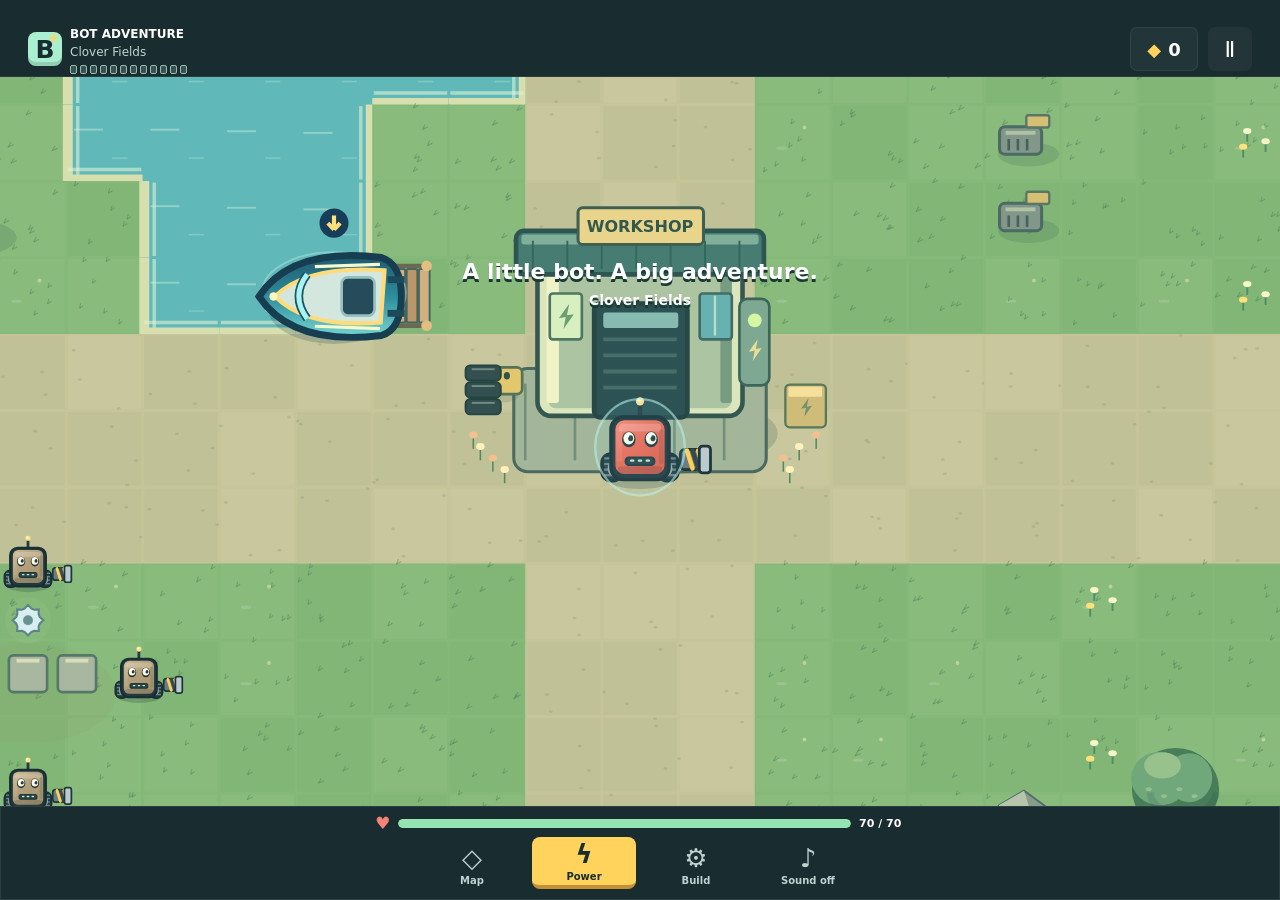
==== bot-adventure/index.html @ d928ed6f "Add endless region adventures between royal rematches" ====
<!doctype html>
<html lang="en">
<head>
  <meta charset="utf-8">
  <meta name="viewport" content="width=device-width,initial-scale=1,viewport-fit=cover,user-scalable=no">
  <meta name="theme-color" content="#192c30">
  <meta name="apple-mobile-web-app-capable" content="yes">
  <meta name="description" content="Build a little bot. Find a big adventure. A gentle single-player robot adventure.">
  <title>Bot Adventure</title>
  <link rel="icon" href="assets/icon.svg" type="image/svg+xml">
  <link rel="apple-touch-icon" href="assets/icon-192.png">
  <link rel="manifest" href="manifest.webmanifest">
  <link rel="stylesheet" href="styles.css?v=world87">
  <link rel="stylesheet" href="layout.css?v=world87">
</head>
<body>
  <main id="game">
    <header class="topbar">
      <div class="brand"><span class="brand-mark">B<span>+</span></span><div><b>BOT ADVENTURE</b><span class="brand-meta"><span id="regionName">Clover Fields</span><small id="buildLabel" aria-label="Game build" hidden></small></span><span id="regionProgress" class="region-progress" role="img" hidden></span></div></div>
      <div class="wallet" aria-label="Scrap"><span class="scrap-symbol">◆</span><b id="scrapCount">0</b></div>
      <button id="pause" class="icon-button" title="Pause" aria-label="Pause">Ⅱ</button>
    </header>
    <section id="playfield" aria-label="The valley">
    <canvas id="world" aria-label="Adventure world. Tap a destination to move your bot." tabindex="0"></canvas>
    <div id="bossHud" class="boss-hud" hidden><b id="bossName"></b><div><i id="bossHealth"></i></div></div>
    <div id="announcement" role="status" class="announcement" hidden></div>
    <div id="toast" role="status" class="toast"></div>
    <button id="interact" class="interact" hidden></button>
    </section>
    <footer class="console">
      <div class="health-row"><span class="health-heart">♥</span><div class="health-track"><i id="healthFill"></i></div><b id="healthText">60 / 60</b><span id="weaponLabel">Bumper</span></div>
      <nav class="tools" aria-label="Adventure controls">
        <button id="home" title="Return to your free workshop" hidden><span>⌂</span><b>Home</b></button>
        <button id="map" title="Adventure map"><span>◇</span><b>Map</b></button>
        <button id="boost" class="boost" title="Power boost"><span>ϟ</span><b id="boostLabel">Power</b></button>
        <button id="workshop" title="Build and equip your bot"><span>⚙</span><b>Build</b></button>
        <button id="sound" title="Toggle sound" aria-label="Turn sound on"><span>♪</span><b id="soundLabel">Sound off</b></button>
      </nav>
    </footer>
  </main>
  <dialog id="panel" aria-labelledby="panelTitle"><div id="panelContent"></div></dialog>
  <audio id="music" src="assets/adventure-theme.mp3" preload="auto" loop hidden></audio>
  <script type="module" src="app.js?v=world87"></script>
</body>
</html>
---- bot-adventure/styles.css ----
:root{color-scheme:dark;--ink:#192c30;--paper:#f1f6ef;--mint:#a9efd0;--gold:#ffd35c;--muted:#a4b9b7;font-family:ui-rounded,"Arial Rounded MT Bold",system-ui,sans-serif;letter-spacing:0}
*{box-sizing:border-box}html,body{margin:0;width:100%;height:100%;overflow:hidden;overscroll-behavior:none;background:#14282b}button{font:inherit;color:inherit;cursor:pointer;touch-action:manipulation;-webkit-tap-highlight-color:transparent}button:disabled{cursor:default;opacity:.4}button:focus-visible{outline:3px solid var(--gold);outline-offset:3px}button:active:not(:disabled){transform:translateY(2px)}button{border:0}button,canvas{user-select:none;-webkit-user-select:none}button b{font-weight:700}button span{pointer-events:none}#game{width:100%;height:100%;position:relative;isolation:isolate}#world{display:block;width:100%;height:100%;touch-action:none;outline:none}
.topbar{position:absolute;top:0;left:0;right:0;padding:calc(12px + env(safe-area-inset-top)) 18px 12px;display:flex;gap:12px;align-items:center;background:#192c30f5;border-bottom:1px solid #ffffff12;box-shadow:0 6px 24px #10242320}.brand{display:flex;gap:10px;align-items:center;flex:1;min-width:0}.brand-mark{display:grid;place-items:center;position:relative;width:38px;height:38px;background:var(--mint);color:var(--ink);border-radius:8px;font-size:28px;font-weight:900;box-shadow:inset 0 -4px #0002}.brand-mark span{position:absolute;right:2px;top:-6px;font-size:18px;color:var(--gold)}.brand b{display:block;font-size:13px;letter-spacing:1.6px}.brand div>span{display:block;font-size:12px;color:#bfd4ce;margin-top:3px}.wallet{display:flex;align-items:center;gap:7px;background:#ffffff0b;border:1px solid #ffffff12;border-radius:7px;padding:9px 12px;min-width:68px;justify-content:center;font-size:19px}.scrap-symbol{color:var(--gold);font-size:18px}.icon-button{height:42px;width:40px;background:#ffffff0b;border-radius:7px;font-size:22px}
.quest{position:absolute;top:calc(82px + env(safe-area-inset-top));left:18px;width:min(360px,calc(100% - 36px));display:flex;gap:11px;align-items:center;padding:11px 12px;background:#f6fcf0ed;color:var(--ink);border:1px solid #fff8;border-radius:8px;box-shadow:0 5px 16px #142d3020;pointer-events:auto}.quest-icon{font-size:30px;font-weight:900;color:#4c8563}.quest div{flex:1;min-width:0}.quest b{font-size:13px;display:block}.quest div>span{font-size:11px;display:block;margin-top:3px;color:#526b60}.quest button{width:32px;height:32px;background:#d6e6d2;color:#284b3f;border-radius:6px;font-size:22px}
.console{position:absolute;left:50%;transform:translateX(-50%);bottom:0;width:min(560px,100%);padding:12px 16px calc(10px + env(safe-area-inset-bottom));background:#192c30f8;border:1px solid #ffffff16;border-bottom:0;border-radius:16px 16px 0 0;box-shadow:0 -8px 30px #142c3026}.health-row{display:flex;align-items:center;gap:8px;margin-bottom:10px}.health-heart{color:#f48276;font-size:17px}.health-track{height:9px;background:#0b1e23;border-radius:8px;overflow:hidden;flex:1}.health-track i{display:block;height:100%;background:#94e5b1;width:100%;border-radius:8px;transition:width .2s}.health-row>b{font-size:11px;min-width:46px}.health-row>span:last-child{font-size:11px;color:var(--muted);margin-left:8px;min-width:50px;text-align:right}.tools{display:grid;grid-template-columns:repeat(5,1fr);align-items:end;gap:6px}.tools button{background:transparent;color:#c0d1ce;min-height:53px;display:flex;flex-direction:column;align-items:center;justify-content:center;gap:3px;border-radius:8px}.tools button:hover{background:#ffffff0b}.tools button>span{font-size:26px;line-height:27px}.tools button>b{font-size:10px}.tools .boost{background:var(--gold);color:var(--ink);border-bottom:4px solid #c48f35;min-height:58px}.tools .boost:hover{background:#ffe191}.boost>span{font-weight:900}.tools .boost.cooldown{background:#3b514f;border-color:#293b3b;color:#a5c0b4}
.toast{position:absolute;top:calc(156px + env(safe-area-inset-top));left:50%;transform:translate(-50%,-6px);background:#192c30f5;padding:10px 17px;border:1px solid #ffffff22;border-radius:7px;font-size:13px;font-weight:700;text-align:center;max-width:90%;opacity:0;transition:.2s;pointer-events:none}.toast.show{opacity:1;transform:translate(-50%,0)}.interact{position:absolute;bottom:calc(142px + env(safe-area-inset-bottom));left:50%;transform:translateX(-50%);padding:13px 24px;background:var(--gold);border-radius:8px;border-bottom:4px solid #bc8d36;box-shadow:0 4px 20px #152c3040;color:var(--ink);font-weight:800;max-width:92%;white-space:normal}.interact:active{transform:translate(-50%,2px)!important}.boss-hud{position:absolute;top:calc(151px + env(safe-area-inset-top));right:18px;left:18px;max-width:360px;margin-left:auto;background:#192c30ef;border-radius:7px;padding:10px 13px}.boss-hud>b{font-size:12px}.boss-hud>div{height:8px;background:#0c2023;margin-top:7px;border-radius:5px;overflow:hidden}.boss-hud i{display:block;background:#f68b70;height:100%;width:100%;transition:.2s}.announcement{position:absolute;top:35%;left:50%;transform:translateX(-50%);color:#fff;text-align:center;font-size:26px;font-weight:900;pointer-events:none;text-shadow:0 3px 0 #193932;max-width:85%}.announcement small{display:block;font-size:14px;margin-top:8px}
dialog{padding:0;border:1px solid #ffffff24;border-radius:12px;background:#20373a;color:#f4f7ed;width:min(650px,calc(100% - 24px));max-height:calc(100dvh - 24px);box-shadow:0 20px 100px #0008;overflow:auto;overscroll-behavior:contain}dialog::backdrop{background:#102525bb;backdrop-filter:blur(5px)}.panel-head{padding:20px 22px 14px;display:flex;align-items:center;gap:14px}.panel-head h1{font-size:24px;margin:0}.panel-head p{font-size:12px;color:var(--muted);margin:5px 0 0}.panel-head .close{margin-left:auto;width:40px;height:40px;border-radius:6px;background:#ffffff12;font-size:25px;flex-shrink:0}.eyebrow{font-size:10px;letter-spacing:1.8px;font-weight:800;color:var(--mint);margin-bottom:5px}.panel-body{padding:0 22px 22px}.workbench{position:relative;display:grid;grid-template-columns:46% 1fr;align-items:center;background:#142b2d;border-top:1px solid #ffffff12;border-bottom:1px solid #ffffff12;min-height:170px}.workbench canvas{width:100%;height:175px}.bot-stats{padding:12px 20px 12px 0}.bot-stats>div{font-size:12px;display:flex;justify-content:space-between;margin:9px 0;color:#b6cebf}.bot-stats strong{color:#f1f7e8}.swatches{display:flex;gap:7px;flex-wrap:wrap}.swatch{width:28px;height:28px;border:2px solid #ffffff22;border-radius:50%;background:var(--swatch)}.swatch.selected{outline:2px solid #f9f5c7;outline-offset:2px}.tabs{display:grid;grid-template-columns:repeat(4,1fr);gap:0;padding:0 16px;margin-top:9px;border-bottom:1px solid #ffffff15}.tabs button{padding:14px 4px 11px;font-size:12px;background:transparent;color:var(--muted);border-bottom:3px solid transparent}.tabs .active{color:var(--mint);border-color:var(--mint)}.items{padding:14px 18px;display:grid;gap:9px}.item{display:grid;grid-template-columns:68px 1fr auto;gap:10px;align-items:center;border:1px solid #ffffff16;background:#2a4547;border-radius:8px;padding:7px 10px 7px 5px;min-height:88px}.item.equipped{border-color:var(--mint);background:#2d5149}.item.locked{background:#243b3f}.item canvas{width:68px;height:68px}.item h3{font-size:14px;margin:0 0 4px}.item p{font-size:11px;line-height:1.4;color:#b4c9c1;margin:0;max-width:260px}.item small{font-size:10px;display:block;color:var(--gold);margin-top:5px}.item button{padding:10px 11px;min-width:68px;border-radius:6px;background:var(--mint);color:var(--ink);font-weight:800;font-size:11px;min-height:40px}.item button:disabled{background:#47615b;color:#ccd7cb}.inventory-line{display:flex;justify-content:space-between;gap:12px;padding:12px 22px;color:#b4c8bd;background:#192f31;font-size:12px}.inventory-line b{color:var(--gold)}.panel-foot{padding:4px 18px 18px}.primary{background:var(--gold);border-bottom:4px solid #c28d35;color:var(--ink);font-weight:800;border-radius:8px;padding:14px 20px;min-height:50px;width:100%}.secondary{background:#ffffff10;color:#cce4db;border:1px solid #ffffff20;border-radius:7px;min-height:44px;padding:10px 15px;font-weight:700}.dialog-copy{line-height:1.6;color:#c1d6ca;font-size:14px}.big-icon{font-size:48px;color:var(--gold);text-align:center;margin:12px 0}.map-canvas{display:block;width:100%;height:auto;border:1px solid #ffffff18;border-radius:8px;background:#142a2d}.region-list{display:grid;gap:6px;margin-top:12px}.region-row{display:flex;gap:10px;align-items:center;padding:9px 10px;border:1px solid #ffffff15;background:#ffffff06;border-radius:6px;color:#e8f1e5;text-align:left}.region-row span{width:26px;text-align:center;color:var(--gold);font-size:20px}.region-row div{flex:1}.region-row b{font-size:12px;display:block}.region-row small{font-size:11px;color:#a3b9ae;display:block;margin-top:3px}.region-row em{font-style:normal;font-size:11px;color:var(--mint)}.map-key{display:flex;gap:14px;color:#c4d5c9;font-size:11px;margin:10px 0}.map-key span{color:var(--gold)}.pause-actions{display:grid;gap:10px}.settings-row{display:flex;align-items:center;justify-content:space-between;gap:12px;padding:13px 0;border-top:1px solid #ffffff15;font-size:13px}.settings-row input{accent-color:var(--mint);width:22px;height:22px}.install-note{color:#b5c8c0;font-size:12px;line-height:1.6}.celebration{height:140px;width:100%;display:block}.completed-stats{display:flex;justify-content:space-around;margin:20px 0}.completed-stats b{font-size:25px;display:block;color:var(--gold)}.completed-stats span{font-size:11px;color:#b8cfc1}.storage-warning{position:absolute;bottom:130px;left:12px;right:12px;background:#79483e;color:white;font-size:12px;padding:10px;z-index:5;border-radius:6px}
.tools .boost:disabled{opacity:1}.toast.boss-active{top:calc(218px + env(safe-area-inset-top))}.announcement{font-size:22px}.item canvas{overflow:visible}.bot-stats>.swatches{display:grid;grid-template-columns:repeat(3,28px);justify-content:start;gap:8px}
[hidden]{display:none!important}@media(min-width:900px){.topbar{padding-left:28px;padding-right:28px}.quest{left:28px;top:96px}.console{bottom:20px;border-radius:12px;border-bottom:1px solid #ffffff16;padding-bottom:12px}.interact{bottom:160px}.boss-hud{top:96px}.brand b{font-size:15px}.toast.boss-active{top:166px}}@media(max-width:380px){.topbar{padding-left:10px;padding-right:10px;gap:7px}.brand b{font-size:11px;letter-spacing:1px}.wallet{padding:8px}.quest{left:10px;width:calc(100% - 20px)}.item{grid-template-columns:54px 1fr auto;gap:5px}.item canvas{width:54px;height:60px}.item button{padding:8px;min-width:56px}.items{padding:12px}.panel-head{padding:16px}.panel-head h1{font-size:21px}.workbench{grid-template-columns:43% 1fr}.tabs{padding:0 8px}.console{padding-left:10px;padding-right:10px}}@media(prefers-reduced-motion:reduce){*{scroll-behavior:auto!important;transition:none!important}}
#rewardWeapon{display:block;width:min(100%,420px);height:auto;aspect-ratio:5/2;margin-inline:auto}
---- bot-adventure/layout.css ----
/* Keep controls outside the moving world. */
#boost{touch-action:none;-webkit-touch-callout:none}
.tools .boost.power-active,.tools .boost.power-active:hover{background:#94e5b1;border-color:#438969;color:#173d38;box-shadow:inset 0 0 0 2px #d5ffe3}
html,body{background:var(--ink)}
#game{display:grid;grid-template-rows:auto minmax(0,1fr) auto;height:100dvh}
.topbar{position:static;min-height:0;gap:10px;padding-top:calc(24px + var(--safe-top,env(safe-area-inset-top,0px)));padding-bottom:2px;background:var(--ink);box-shadow:none}
.brand{gap:8px}.brand-mark{flex-shrink:0;width:34px;height:34px;font-size:25px}.brand-mark span{top:-3px;font-size:15px}
.brand>div{min-width:0;padding:0;overflow:visible}
.brand b{font-family:system-ui,sans-serif;font-size:12px;line-height:20px;letter-spacing:0}
.wallet{min-height:44px;padding:6px 10px;font-size:18px}.topbar .icon-button{width:44px;height:44px;flex-shrink:0}
.quest{position:static;width:100%;max-width:none;min-height:55px;margin:0;padding:7px 18px;border:0;border-bottom:1px solid #426355;border-radius:0;background:#dce9d8;box-shadow:none}
.quest-icon{font-size:25px}.quest div>span{margin-top:2px}.quest button{flex-shrink:0}
.brand .brand-meta{display:flex;align-items:baseline;gap:8px;flex-wrap:wrap;font-size:12px;line-height:16px;margin-top:0}
#buildLabel{font-size:10px;line-height:1.2;color:#c4dcb7;white-space:nowrap;letter-spacing:0}
#playfield{position:relative;min-height:0;overflow:hidden;background:#85b979}
#world{position:absolute;inset:0;height:100%;width:100%}
.display-report{white-space:pre-wrap;overflow-wrap:anywhere;font:12px/1.6 ui-monospace,monospace;color:#d5e8dd}
/* Dialogs need their own safe-area bounds; the game header cannot protect them. */
dialog{position:fixed;inset:calc(12px + var(--safe-top,env(safe-area-inset-top,0px))) 12px calc(12px + var(--safe-bottom,env(safe-area-inset-bottom,0px)));margin:auto;max-height:calc(100dvh - 24px - var(--safe-top,env(safe-area-inset-top,0px)) - var(--safe-bottom,env(safe-area-inset-bottom,0px)))}
.panel-head{position:sticky;top:0;z-index:1;background:#20373a;border-bottom:1px solid #ffffff15;margin-bottom:14px}
.panel-head>div{min-width:0}.panel-head h1{font-size:22px;line-height:1.25;overflow-wrap:anywhere}
.panel-head .close{width:44px;height:44px}
dialog[data-mode="map"]{width:min(760px,calc(100% - 12px));left:6px;right:6px;max-width:calc(100% - 12px)}
dialog[data-mode="map"] .panel-body{padding:0 8px 16px}
dialog[data-mode="map"] .panel-head{padding:14px 16px;margin-bottom:8px}
.atlas-stage{position:relative;overflow:hidden;border:1px solid #8aac9a55;border-radius:8px;background:#19393c}
.atlas-stage .map-canvas{width:100%;aspect-ratio:600/760;height:auto;border:0;border-radius:0;touch-action:none;cursor:grab}
.atlas-stage .map-canvas:active{cursor:grabbing}
.atlas-tools{display:flex;align-items:center;gap:4px;padding:5px 6px;background:#19393c;border-bottom:1px solid #8aac9a33}
.atlas-tools button{width:44px;height:44px;border-radius:6px;background:#20373a;color:#eff7e9;border:1px solid #a4cfb970;font-size:25px;line-height:1}
.atlas-tools button:disabled{opacity:1;color:#79958a;background:#243e3e}
.atlas-tools .atlas-go{background:#94e5b1;color:#173d48;border-color:#c5f5d4;font-size:28px}
dialog[data-mode="trail"] .celebration{height:auto;aspect-ratio:5/2}
.atlas-zoom{flex:1;margin-left:6px;font-size:12px;color:#e0f0da;pointer-events:none}
.atlas-status{margin:0;color:var(--gold);font-size:12px;line-height:1.5}.atlas-status:not(:empty){margin:8px 4px}
.console{position:static;transform:none;width:100%;max-width:none;border-radius:0;padding-top:6px;padding-bottom:calc(4px + max(0px,var(--safe-bottom,env(safe-area-inset-bottom,0px)) - 20px));background:var(--ink);box-shadow:none}
.console .tools{max-width:530px;margin:auto}.health-row{max-width:530px;margin:0 auto 4px}
.console .tools{grid-template-columns:repeat(4,minmax(0,1fr));max-width:440px;gap:8px}
.region-progress{display:flex!important;gap:3px;margin-top:4px!important;align-items:center;min-height:10px}.region-progress i{display:block;width:7px;height:9px;border-radius:2px;border:1px solid #9dbab2;background:#38524f;flex-shrink:0}.region-progress i.filled{background:#ffd35c;border-color:#ffe9a1}
.region-progress[hidden]{display:none!important}
dialog[data-mode="workshop"][data-details="false"] .extra-details{display:none}
.workshop-info{font-size:23px;flex-shrink:0;margin-left:auto;width:44px;height:44px}.panel-head .workshop-info+.close{margin-left:0}
.other-destinations{border-top:1px solid #ffffff24;margin-top:14px;padding-top:8px}.other-destinations>summary{cursor:pointer;padding:12px 4px;min-height:44px;color:#bdd8cf;font-size:13px;font-weight:700}.current-destination{width:100%;margin-bottom:10px;min-height:54px}.current-destination>span{font-size:28px}.current-destination em{font-size:27px}
.boss-hud{top:10px;left:12px;right:12px;max-width:360px}
.toast{top:10px}.toast.boss-active{top:78px}
.interact{bottom:14px;padding:11px 18px;min-height:48px}
.announcement{top:25%;font-size:22px}
.health-row.critical .health-heart{animation:warning-pulse 1s ease-in-out infinite}
.health-row.critical>b{color:#ffba9f}
.map-key{flex-wrap:wrap;gap:8px 14px}
.map-key .bot-player-key{display:inline-flex;align-items:center;gap:3px;color:#d8efe1}.bot-player-key canvas{width:30px;height:30px}
.region-row.active-region{border:2px solid #ffe17b;background:#d5ac3b1c}.region-row.active-region>span{color:#ffe17b}
.map-key .player-key{display:inline-flex;align-items:center;gap:5px;color:#c4d5c9}
.player-key::before{content:"";width:12px;height:12px;border:3px solid #173d68;border-radius:50%;background:#65ef86;outline:1px solid #f4fff8}
.station-row{border-color:#77c6a250}.station-row span{color:#a9efd0}
.workshop-row{border-color:#e5c56a80}.workshop-row>span{font-size:30px;color:#ffe292}
.return-row{border-color:#c998f4}.return-row>span{color:#deb5ff}
.tabs button{display:flex;flex-direction:column;align-items:center;justify-content:center;gap:4px;min-height:78px;padding:7px 2px;border-radius:6px 6px 0 0}
.tabs button canvas{width:55px;height:45px;pointer-events:none}
.tabs button small{font-size:10px;pointer-events:none}
.tabs button.active{background:#91dec91a}
.item button{width:44px;min-width:44px;height:48px;min-height:48px;padding:2px;font-size:27px}
.lock-icon{display:inline-block;position:relative;width:17px;height:15px;border-radius:2px;background:currentColor;margin-top:7px}
.lock-icon::before{content:"";position:absolute;left:3px;top:-9px;width:11px;height:12px;border:3px solid currentColor;border-radius:8px 8px 0 0}
.item.locked canvas,.item.unaffordable:not(.equipped) canvas{filter:grayscale(1);opacity:.4}
.item.locked h3,.item.unaffordable:not(.equipped) h3{color:#9aadaa}
.pictorial-action{display:flex;align-items:center;justify-content:center;gap:12px;min-height:62px}
.pictorial-action>span{font-size:30px;line-height:1}
.pictorial-action>small{font-size:12px}
@keyframes warning-pulse{50%{opacity:.45;transform:scale(1.2)}}
@media(min-width:900px){.quest{padding-left:28px}.console{padding-bottom:10px}.tools button{min-height:48px}.tools .boost{min-height:52px}}
@media(max-width:380px){.quest{padding-left:10px;padding-right:10px}.quest b{font-size:12px}.quest div>span{font-size:10px}.health-row>span:last-child{max-width:105px;min-width:0}}
@media(prefers-reduced-motion:reduce){.health-row.critical .health-heart{animation:none}}
.management-link{display:block;width:100%;margin-top:18px;padding:14px 8px;border-top:1px solid #ffffff24;background:transparent;color:#b9cec7;font-size:13px;text-align:left;min-height:48px}
.management-heading{font-size:15px;margin:0 0 10px}.backup-details{margin:0 0 18px;padding:0 0 14px;border-bottom:1px solid #ffffff24}.backup-details h2{font-size:20px;color:#c6f2d7;margin:0 0 6px}.backup-details>p{font-size:13px;color:#c0d4ce;margin:6px 0}.backup-details dl{margin:14px 0}.backup-details dl>div{display:flex;justify-content:space-between;gap:12px;padding:7px 0;font-size:13px}.backup-details dt{color:#acc4bc}.backup-details dd{margin:0;text-align:right;font-weight:700}.backup-details .backup-date{color:#9eb8b1;font-size:12px;line-height:1.5}.backup-empty{color:#b5c8c0;font-size:13px;line-height:1.6;margin:0 0 18px}
.danger{width:100%;min-height:54px;background:#b64047;color:#fff5ee;border:1px solid #ee8d88;border-bottom:4px solid #752b36;border-radius:7px;padding:13px 16px;font-weight:800;font-size:14px}.restart-warning{border-left:4px solid #ef8a7e;background:#71323d33;padding:14px;margin:0 0 16px}.restart-warning b{color:#ffb5a7;font-size:16px}.restart-warning p{font-size:14px;color:#e1cfcb;line-height:1.6;margin:10px 0 0}.management-status{color:#ffc1ad;font-size:13px;line-height:1.6}.management-status:empty{display:none}
.hold-restart{position:relative;overflow:hidden;isolation:isolate;touch-action:none;-webkit-touch-callout:none;min-height:70px}.hold-restart::before{content:"";position:absolute;inset:0 auto 0 0;width:var(--hold,0%);background:#702a38;z-index:-1}.hold-restart small{display:block;font-size:12px;margin-top:4px;font-weight:500}.hold-restart:active:not(:disabled){transform:none}
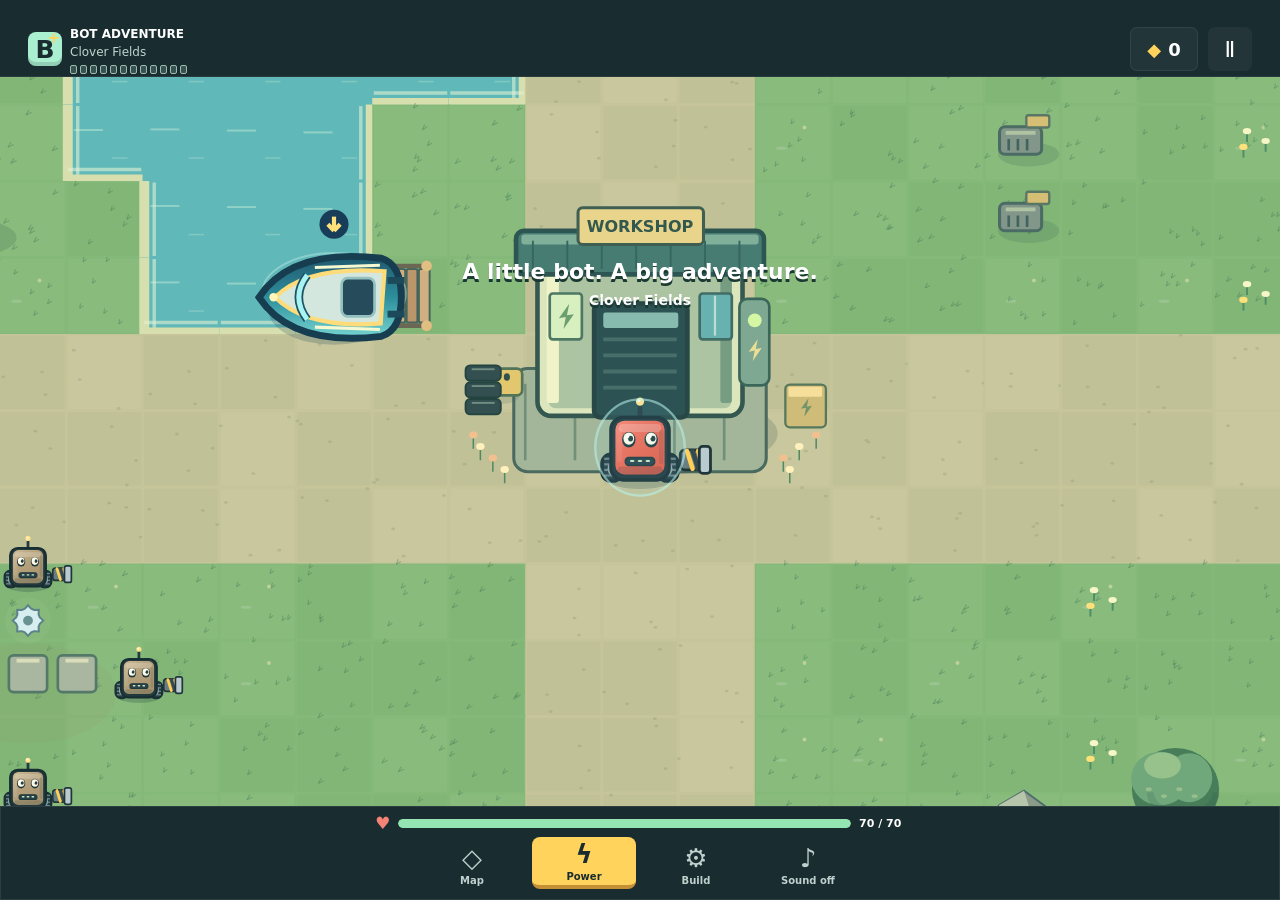
==== commit ba97b2e2: "Stagger new replay encounters across shuffled adventure batches" ====
--- a/bot-adventure/index.html
+++ b/bot-adventure/index.html
@@ -10,8 +10,8 @@
   <link rel="icon" href="assets/icon.svg" type="image/svg+xml">
   <link rel="apple-touch-icon" href="assets/icon-192.png">
   <link rel="manifest" href="manifest.webmanifest">
-  <link rel="stylesheet" href="styles.css?v=world87">
-  <link rel="stylesheet" href="layout.css?v=world87">
+  <link rel="stylesheet" href="styles.css?v=world88">
+  <link rel="stylesheet" href="layout.css?v=world88">
 </head>
 <body>
   <main id="game">
@@ -40,6 +40,6 @@
   </main>
   <dialog id="panel" aria-labelledby="panelTitle"><div id="panelContent"></div></dialog>
   <audio id="music" src="assets/adventure-theme.mp3" preload="auto" loop hidden></audio>
-  <script type="module" src="app.js?v=world87"></script>
+  <script type="module" src="app.js?v=world88"></script>
 </body>
 </html>
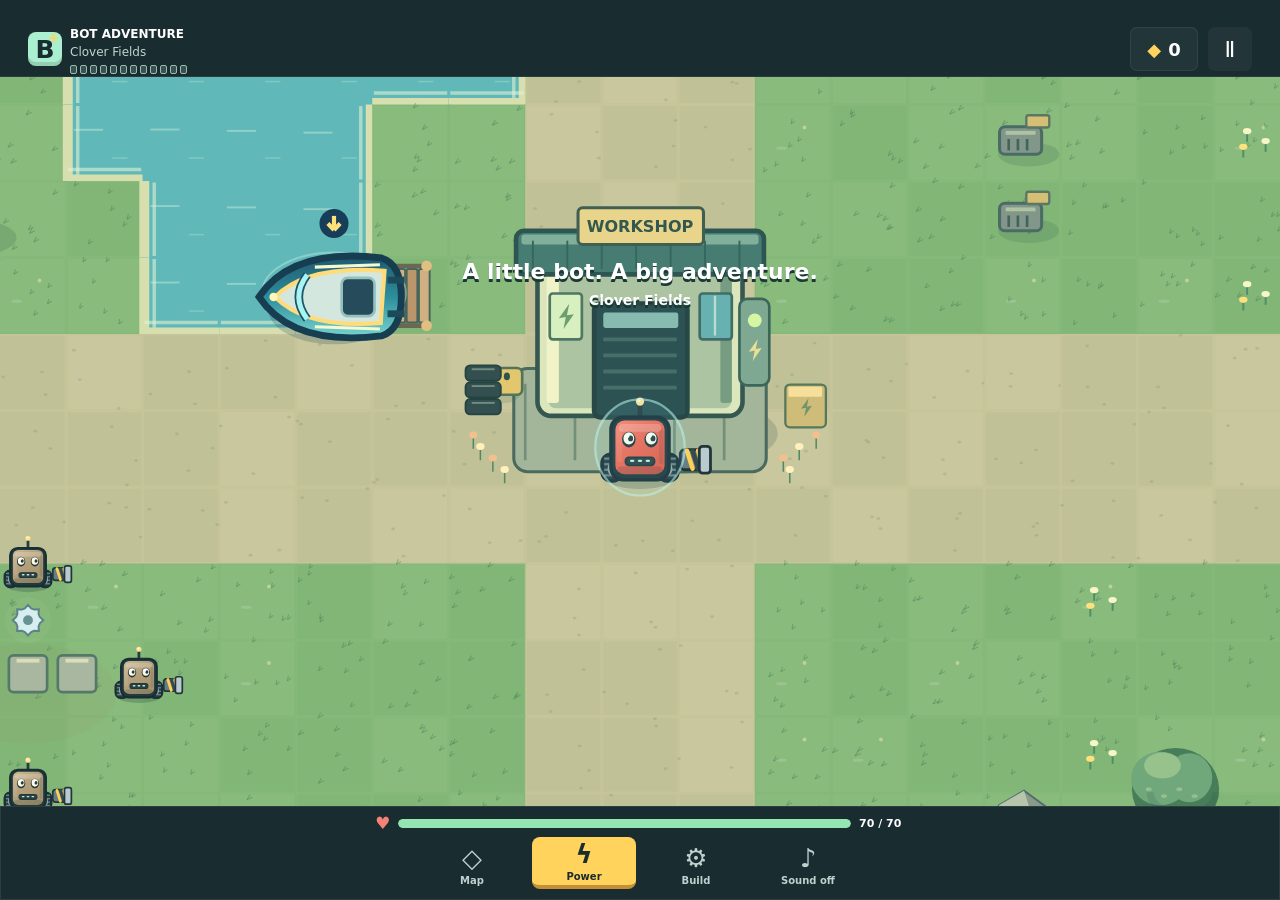
==== commit 1980c805: "Give replay enemy groups persistent varied paint schemes" ====
--- a/bot-adventure/index.html
+++ b/bot-adventure/index.html
@@ -10,8 +10,8 @@
   <link rel="icon" href="assets/icon.svg" type="image/svg+xml">
   <link rel="apple-touch-icon" href="assets/icon-192.png">
   <link rel="manifest" href="manifest.webmanifest">
-  <link rel="stylesheet" href="styles.css?v=world88">
-  <link rel="stylesheet" href="layout.css?v=world88">
+  <link rel="stylesheet" href="styles.css?v=world89">
+  <link rel="stylesheet" href="layout.css?v=world89">
 </head>
 <body>
   <main id="game">
@@ -40,6 +40,6 @@
   </main>
   <dialog id="panel" aria-labelledby="panelTitle"><div id="panelContent"></div></dialog>
   <audio id="music" src="assets/adventure-theme.mp3" preload="auto" loop hidden></audio>
-  <script type="module" src="app.js?v=world88"></script>
+  <script type="module" src="app.js?v=world89"></script>
 </body>
 </html>
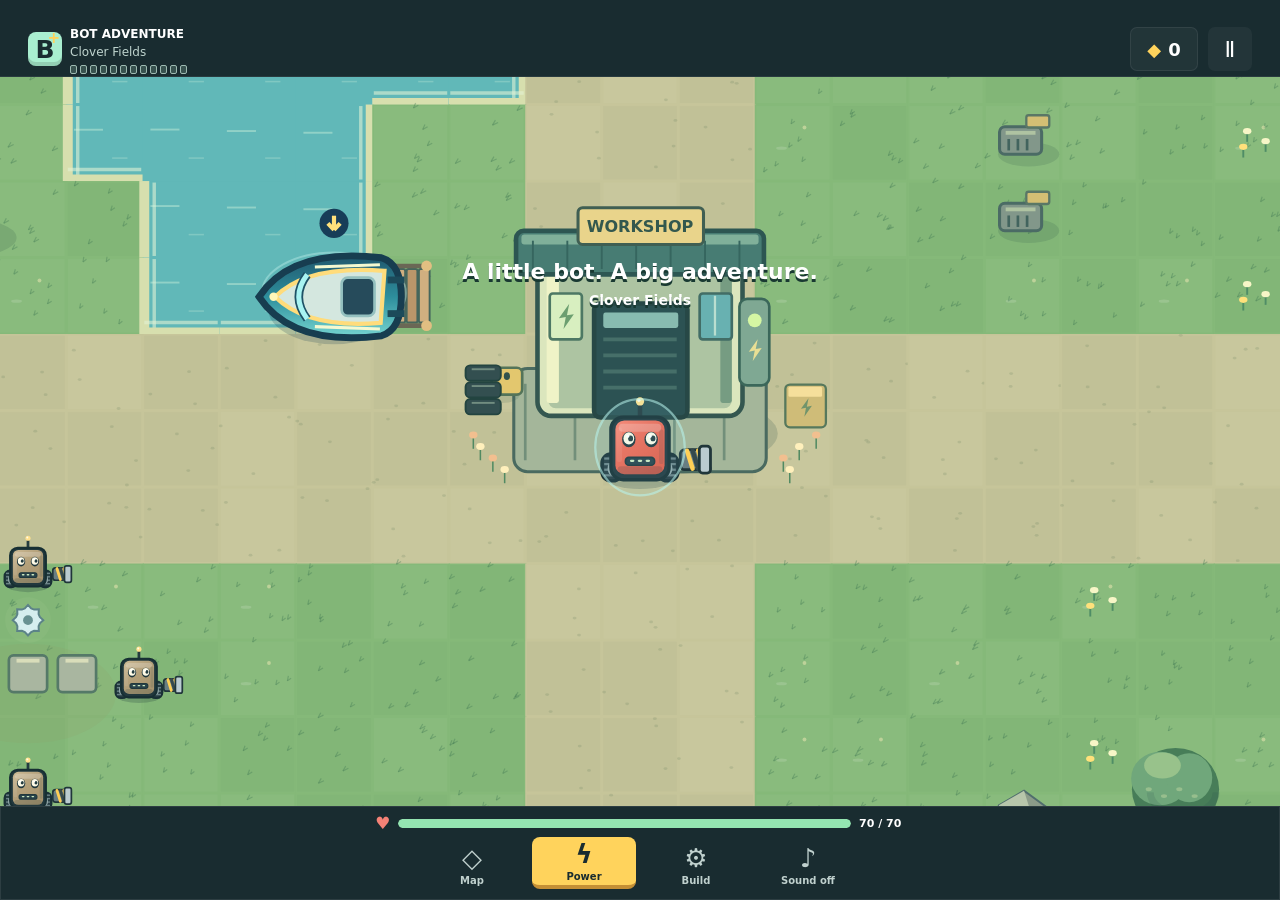
==== commit 7e88d792: "Award the royal beam and twin rockets after joint victory" ====
--- a/bot-adventure/index.html
+++ b/bot-adventure/index.html
@@ -10,8 +10,8 @@
   <link rel="icon" href="assets/icon.svg" type="image/svg+xml">
   <link rel="apple-touch-icon" href="assets/icon-192.png">
   <link rel="manifest" href="manifest.webmanifest">
-  <link rel="stylesheet" href="styles.css?v=world89">
-  <link rel="stylesheet" href="layout.css?v=world89">
+  <link rel="stylesheet" href="styles.css?v=world90">
+  <link rel="stylesheet" href="layout.css?v=world90">
 </head>
 <body>
   <main id="game">
@@ -40,6 +40,6 @@
   </main>
   <dialog id="panel" aria-labelledby="panelTitle"><div id="panelContent"></div></dialog>
   <audio id="music" src="assets/adventure-theme.mp3" preload="auto" loop hidden></audio>
-  <script type="module" src="app.js?v=world89"></script>
+  <script type="module" src="app.js?v=world90"></script>
 </body>
 </html>
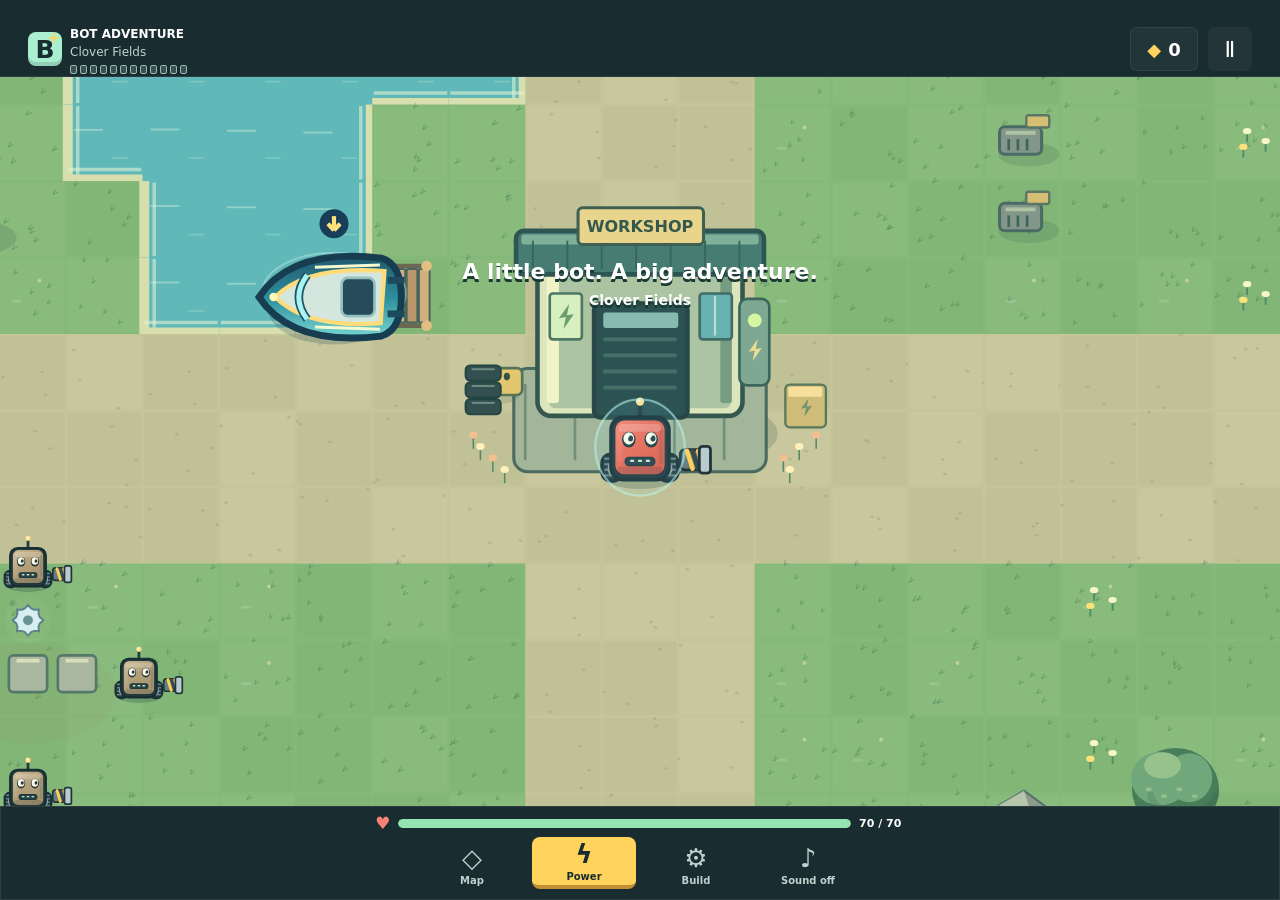
==== commit bc15ca62: "Add recurring Halloween worlds and rotate replay bosses" ====
--- a/bot-adventure/index.html
+++ b/bot-adventure/index.html
@@ -10,8 +10,8 @@
   <link rel="icon" href="assets/icon.svg" type="image/svg+xml">
   <link rel="apple-touch-icon" href="assets/icon-192.png">
   <link rel="manifest" href="manifest.webmanifest">
-  <link rel="stylesheet" href="styles.css?v=world90">
-  <link rel="stylesheet" href="layout.css?v=world90">
+  <link rel="stylesheet" href="styles.css?v=world91">
+  <link rel="stylesheet" href="layout.css?v=world91">
 </head>
 <body>
   <main id="game">
@@ -40,6 +40,6 @@
   </main>
   <dialog id="panel" aria-labelledby="panelTitle"><div id="panelContent"></div></dialog>
   <audio id="music" src="assets/adventure-theme.mp3" preload="auto" loop hidden></audio>
-  <script type="module" src="app.js?v=world90"></script>
+  <script type="module" src="app.js?v=world91"></script>
 </body>
 </html>
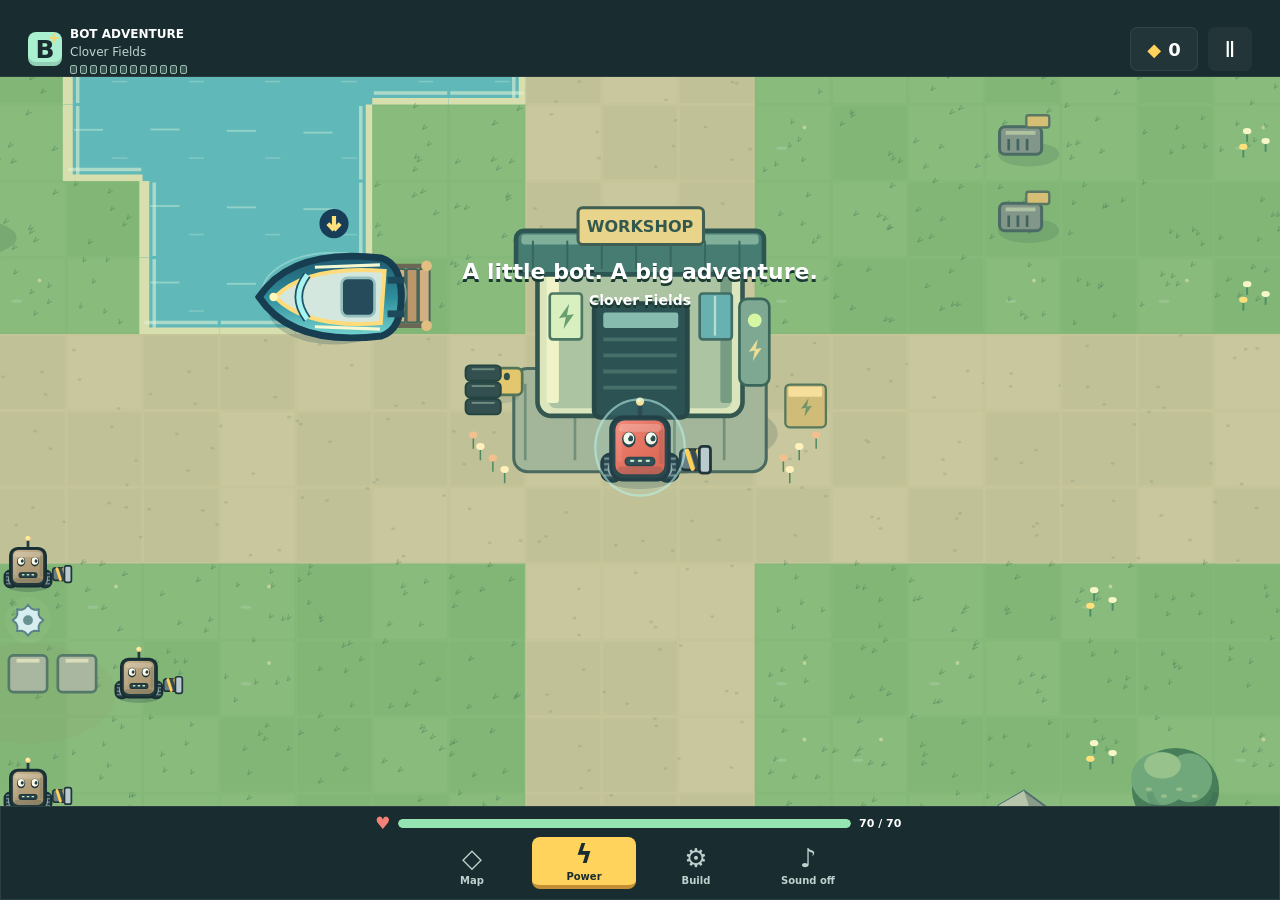
==== commit abc660b6: "Add ghost robots as the sixth Halloween theme" ====
--- a/bot-adventure/index.html
+++ b/bot-adventure/index.html
@@ -10,8 +10,8 @@
   <link rel="icon" href="assets/icon.svg" type="image/svg+xml">
   <link rel="apple-touch-icon" href="assets/icon-192.png">
   <link rel="manifest" href="manifest.webmanifest">
-  <link rel="stylesheet" href="styles.css?v=world91">
-  <link rel="stylesheet" href="layout.css?v=world91">
+  <link rel="stylesheet" href="styles.css?v=world92">
+  <link rel="stylesheet" href="layout.css?v=world92">
 </head>
 <body>
   <main id="game">
@@ -40,6 +40,6 @@
   </main>
   <dialog id="panel" aria-labelledby="panelTitle"><div id="panelContent"></div></dialog>
   <audio id="music" src="assets/adventure-theme.mp3" preload="auto" loop hidden></audio>
-  <script type="module" src="app.js?v=world91"></script>
+  <script type="module" src="app.js?v=world92"></script>
 </body>
 </html>
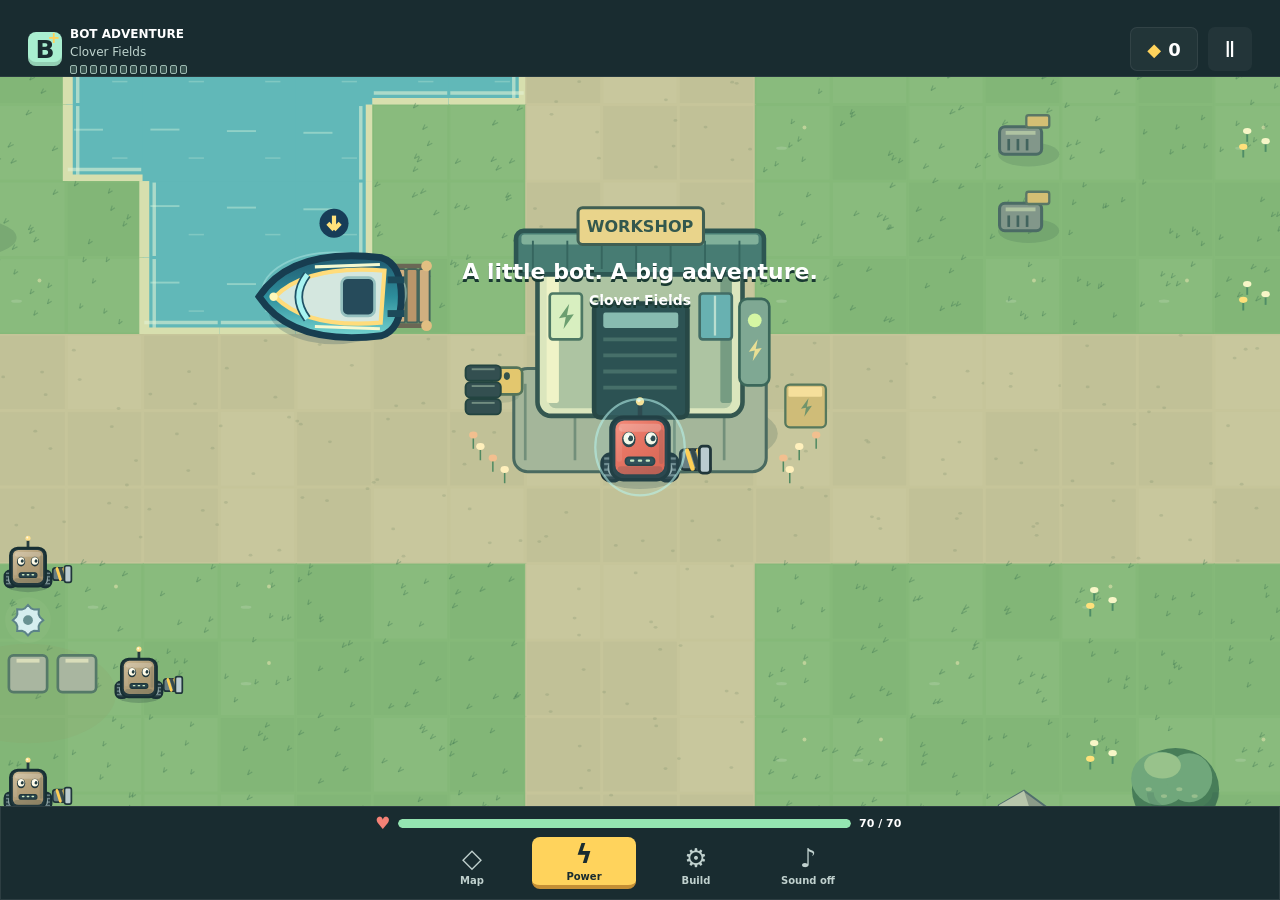
==== commit f9f20f72: "Add an opening mausoleum for the Halloween royal court" ====
--- a/bot-adventure/index.html
+++ b/bot-adventure/index.html
@@ -10,8 +10,8 @@
   <link rel="icon" href="assets/icon.svg" type="image/svg+xml">
   <link rel="apple-touch-icon" href="assets/icon-192.png">
   <link rel="manifest" href="manifest.webmanifest">
-  <link rel="stylesheet" href="styles.css?v=world92">
-  <link rel="stylesheet" href="layout.css?v=world92">
+  <link rel="stylesheet" href="styles.css?v=world93">
+  <link rel="stylesheet" href="layout.css?v=world93">
 </head>
 <body>
   <main id="game">
@@ -40,6 +40,6 @@
   </main>
   <dialog id="panel" aria-labelledby="panelTitle"><div id="panelContent"></div></dialog>
   <audio id="music" src="assets/adventure-theme.mp3" preload="auto" loop hidden></audio>
-  <script type="module" src="app.js?v=world92"></script>
+  <script type="module" src="app.js?v=world93"></script>
 </body>
 </html>
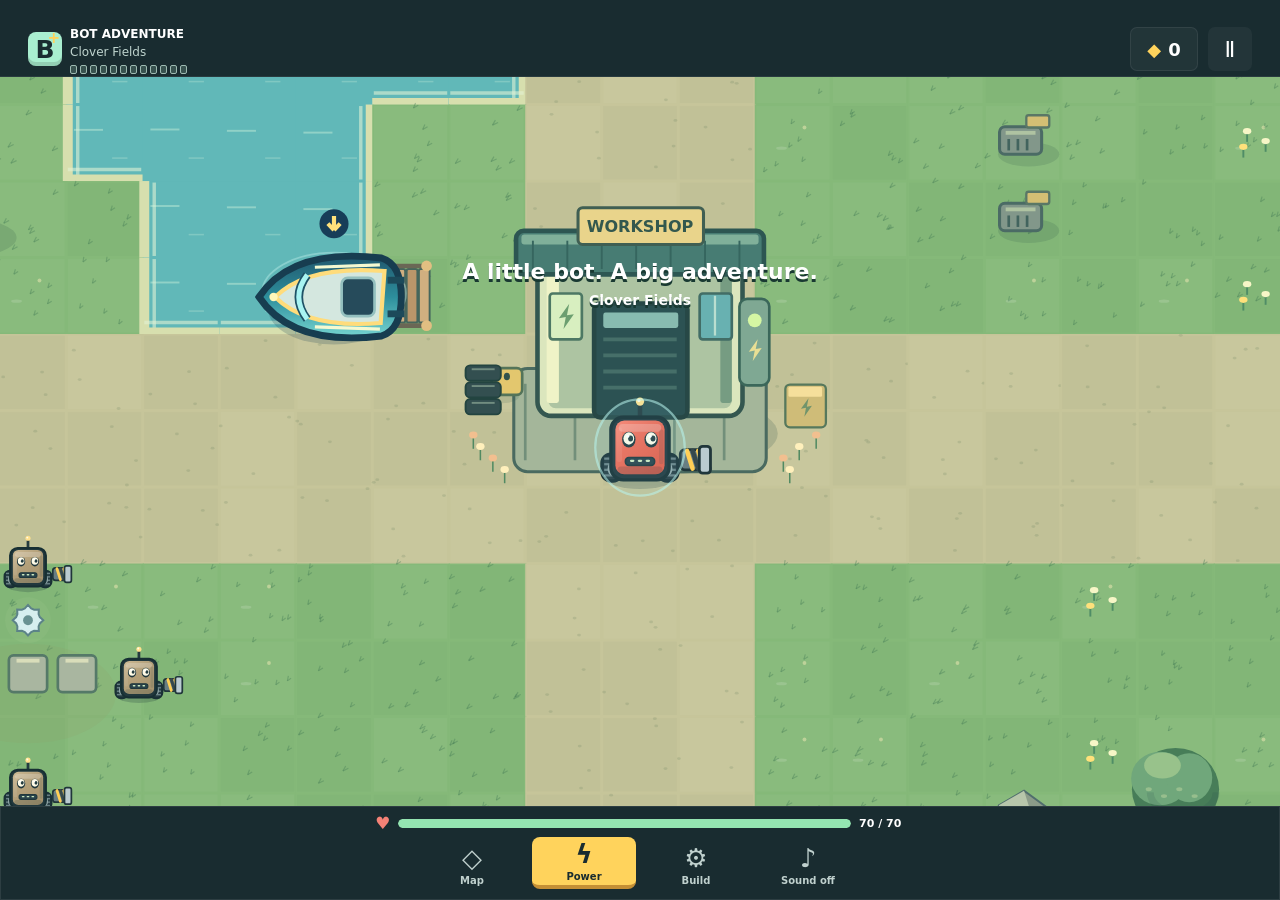
==== commit 7a71026b: "Open the Halloween mausoleum from the lower approach" ====
--- a/bot-adventure/index.html
+++ b/bot-adventure/index.html
@@ -10,8 +10,8 @@
   <link rel="icon" href="assets/icon.svg" type="image/svg+xml">
   <link rel="apple-touch-icon" href="assets/icon-192.png">
   <link rel="manifest" href="manifest.webmanifest">
-  <link rel="stylesheet" href="styles.css?v=world93">
-  <link rel="stylesheet" href="layout.css?v=world93">
+  <link rel="stylesheet" href="styles.css?v=world94">
+  <link rel="stylesheet" href="layout.css?v=world94">
 </head>
 <body>
   <main id="game">
@@ -40,6 +40,6 @@
   </main>
   <dialog id="panel" aria-labelledby="panelTitle"><div id="panelContent"></div></dialog>
   <audio id="music" src="assets/adventure-theme.mp3" preload="auto" loop hidden></audio>
-  <script type="module" src="app.js?v=world93"></script>
+  <script type="module" src="app.js?v=world94"></script>
 </body>
 </html>
